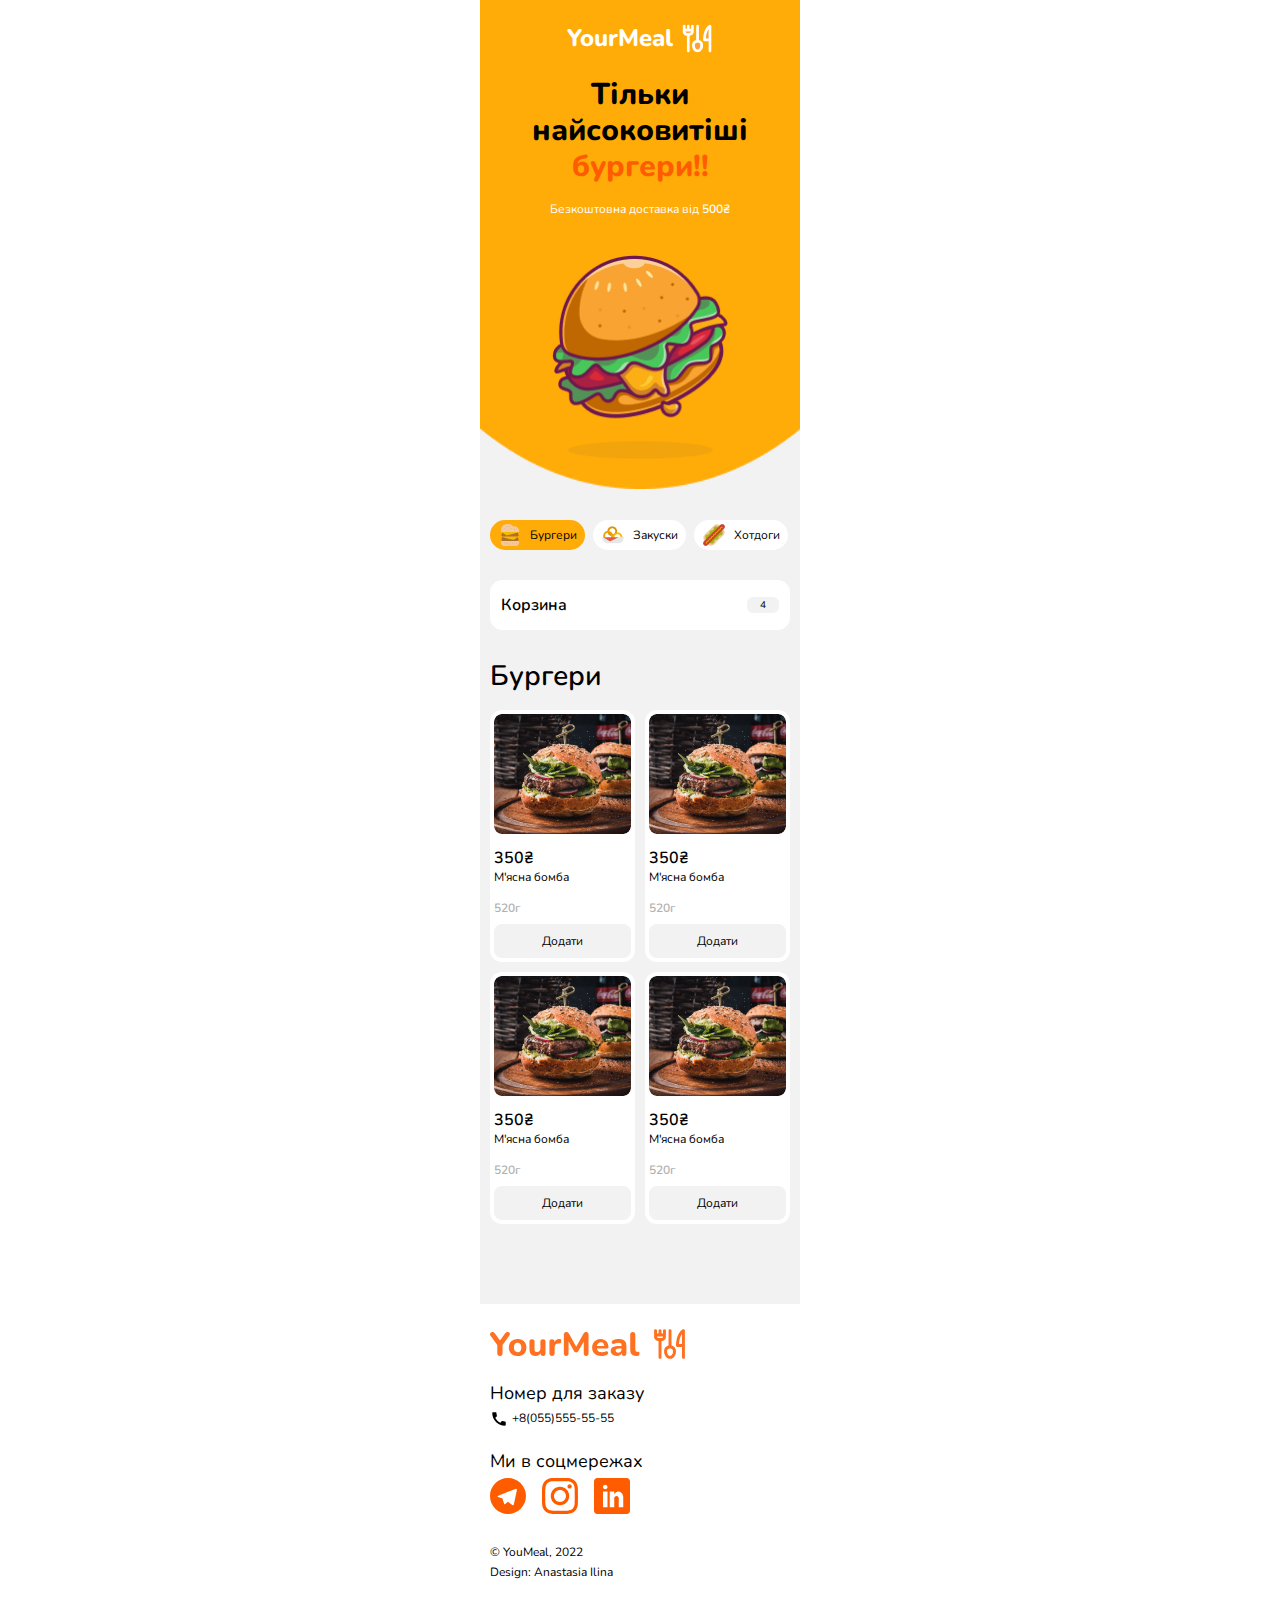
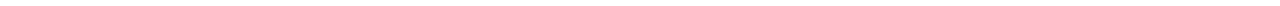
==== index.html @ 48bffe2e "up" ====
<!DOCTYPE html>
<html lang="en">
<head>
    <meta charset="UTF-8">
    <meta name="viewport" content="width=device-width, initial-scale=1.0">
    <title>YouMeal</title>
    <link href="https://fonts.googleapis.com/css2?family=Nunito:ital,wght@0,200..1000;1,200..1000&display=swap" rel="stylesheet">
    <link rel="stylesheet" href="main.css">
</head>

<body>
    <main class="main">
        <section class="hero">
            <div class="hero__header">
                <h2 class="hero__header-name">YourMeal</h2>
                <svg class="hero__header-logo" width="33px" height="33px" aria-hidden="true">
                    <use href="images/icons.svg#icon-logo"></use>
                </svg>
            </div>
            <h1 class="hero__title">Тільки найсоковитіші <span class="hero__title-span">бургери!!</span>
            </h1>
            <p class="hero__text">Безкоштовна доставка від <span class="hero__text-span">500₴</span></p>
            <div class="hero__img-box">
                <img class="hero__img" src="/images/g10.png" alt="Burger">
            </div>            
        </section> 
        <section class="categories">
            <ul class="categories__container">
                <li class="categories__menu">                
                    <img src="/images/burger-menu.png" alt="">
                    <p class="categories__menu-text">Бургери</p>
                </li>
                <li class="categories__menu">
                    <img src="/images/onion-menu.png" alt="">
                    <p class="categories__menu-text">Закуски</p>
                </li>
                <li class="categories__menu">
                    <img src="/images/hot-dog-menu.png" alt="">
                    <p class="categories__menu-text">Хотдоги</p>
                </li>
                <li class="categories__menu">
                    <img src="/images/fast-food-menu.png" alt="">
                    <p class="categories__menu-text">Комбо</p>
                </li>
                <li class="categories__menu">
                    <img src="/images/burrito-menu.png" alt="">
                    <p class="categories__menu-text">Шаурма</p>
                </li>
                <li class="categories__menu">
                    <img src="/images/pizza-menu.png" alt="">
                    <p class="categories__menu-text">Піцца</p>
                </li>
                <li class="categories__menu">
                    <img src="/images/noodles-menu.png" alt="">
                    <p class="categories__menu-text">Вок</p>
                </li>
            </ul>
            <div class="basket">
                <button class="basket__btn">
                    Корзина
                    <p class="basket__sum">
                        4
                    </p>
                </button>
                <div class="basket__modal">
                    <div class="modal__title">
                        <p class="basket__name">Корзина</p>
                        <p class="basket__sum">4</p>
                    </div>
                    <ul class="modal__list">
                        <li class="modal__item">
                            <div class="modal__burger-preview">
                                <img class="modal__burger-img" src="/images/rectangle.png" width="64px" height="52px" alt="">
                            <div>
                                <p class="modal__burger-name">Супер сирний</p>
                                <p class="modal__burger-weight">512г</p>
                                <p class="modal__burger-cost">350₴</p>
                            </div>
                            </div>
                            <div class="modal__counter">
                                <div class="modal__counter-numbers">-</div>
                                <div class="modal__counter-numbers">1</div>
                                <div class="modal__counter-numbers">+</div>
                            </div>
                        </li>
                        <li class="modal__item">
                            <div class="modal__burger-preview">
                                <img class="modal__burger-img" src="/images/rectangle.png" width="64px" height="52px" alt="">
                            <div>
                                <p class="modal__burger-name">Супер сирний</p>
                                <p class="modal__burger-weight">512г</p>
                                <p class="modal__burger-cost">350₴</p>
                            </div>
                            </div>
                            <div class="modal__counter">
                                <div class="modal__counter-numbers">-</div>
                                <div class="modal__counter-numbers">2</div>
                                <div class="modal__counter-numbers">+</div>
                            </div>
                        </li>
                        <li class="modal__item">
                            <div class="modal__burger-preview">
                                <img class="modal__burger-img" src="/images/rectangle.png" width="64px" height="52px" alt="">
                            <div>
                                <p class="modal__burger-name">Супер сирний</p>
                                <p class="modal__burger-weight">512г</p>
                                <p class="modal__burger-cost">350₴</p>
                            </div>
                            </div>
                            <div class="modal__counter">
                                <div class="modal__counter-numbers">-</div>
                                <div class="modal__counter-numbers">1</div>
                                <div class="modal__counter-numbers">+</div>
                            </div>
                        </li>
                    </ul>
                    <div class="modal__total">
                        <p class="modal__total-text">Всього</p>
                        <p class="modal__total-text modal__total-sum">1400₴</p>
                    </div>
                    <button class="modal__btn">Оформити замовлення</button>
                    <div class="modal__end">
                        <div class="modal__end-container">
                            <img class="modal__end-img" src="/images/delivery.svg" width="24px" height="24px" alt="">                            
                            <p class="modal__end-text">Безкоштовна доставка</p>
                        </div>
                        <p class="modal__end-close">Згорнути</p>
                    </div>
                </div>
            </div>            
        </section> 
        <section class="food">
            <div class="food__container">
                <h2 class="food__title">Бургери</h2>
                <ul class="food__burger-list">
                    <li class="food__burger-item">
                        <img class="food__burger-img" src="/images/burger-bomba.png" width="137px" height="120px" alt="">
                        <p class="food__burger-cost">350₴</p>
                        <p class="food__burger-name">М'ясна бомба</p>
                        <p class="food__burger-weight">520г</p>
                        <button class="food__burger-btn">Додати</button>
                    </li>
                    <li class="food__burger-item">
                        <img class="food__burger-img" src="/images/burger-bomba.png" width="137px" height="120px" alt="">
                        <p class="food__burger-cost">350₴</p>
                        <p class="food__burger-name">М'ясна бомба</p>
                        <p class="food__burger-weight">520г</p>
                        <button class="food__burger-btn">Додати</button>
                    </li>
                    <li class="food__burger-item">
                        <img class="food__burger-img" src="/images/burger-bomba.png" width="137px" height="120px" alt="">
                        <p class="food__burger-cost">350₴</p>
                        <p class="food__burger-name">М'ясна бомба</p>
                        <p class="food__burger-weight">520г</p>
                        <button class="food__burger-btn">Додати</button>
                    </li>
                    <li class="food__burger-item">
                        <img class="food__burger-img" src="/images/burger-bomba.png" width="137px" height="120px" alt="">
                        <p class="food__burger-cost">350₴</p>
                        <p class="food__burger-name">М'ясна бомба</p>
                        <p class="food__burger-weight">520г</p>
                        <button class="food__burger-btn">Додати</button>
                    </li>
                </ul>
            </div>


        </section>
    </main>
    <footer class="footer">
        <div class="footer__container">
            <div class="footer__logo">
                <svg class="" width="150px" height="24px" aria-hidden="true">
                    <use href="images/icons.svg#icon-yourmeal"></use>
                </svg>
                <svg class="" width="38px" height="36px" aria-hidden="true">
                    <use href="images/icons.svg#icon-logo-footer"></use>
                </svg>
            </div>
            <div class="footer__contact">
                <p class="footer__contact-text">Номер для заказу</p>
                <div class="footer__contact-call">
                    <svg class="footer__contact-icon" width="18px" height="18px" aria-hidden="true">
                        <use href="images/icons.svg#icon-call"></use>
                    </svg>
                    <a class="footer__contact-link" href="">+8(055)555-55-55</a>
                </div>
            </div>
            <div class="footer__networks">
                <p class="footer__networks-text">Ми в соцмережах</p>
                <div class="footer__networks-links-container">
                    <a href="" class="footer__networks-links">
                        <svg class="footer__networks-icon" width="36px" height="36px" aria-hidden="true">
                            <use href="images/icons.svg#icon-telegram"></use>
                        </svg>
                    </a>
                    <a href="" class="footer__networks-links">
                        <svg class="footer__networks-icon" width="36px" height="36px" aria-hidden="true">
                            <use href="images/icons.svg#icon-instagram"></use>
                        </svg>
                    </a>
                    <a href="" class="footer__networks-links">
                        <svg class="footer__networks-icon" width="36px" height="36px" aria-hidden="true">
                            <use href="images/icons.svg#icon-linkedin"></use>
                        </svg>
                    </a>
                </div>                
            </div>
            <div class="footer__terms">
                <p class="footer__terms-text">© YouMeal, 2022</p>
                <p class="footer__terms-text">Design: Anastasia Ilina</p>
            </div>
        </div>
    </footer>
</body>
<script src="modal.js"></script>
</html>
---- main.css ----
body {    
    margin: 0;
    font-family: Nunito;
    letter-spacing: 0%;
}
main {
    width: 320px;
    margin: auto
}
footer {
    width: 320px;
    margin: auto;
}
p {
    margin: 0;
}
h1, h2, h3, h4, h5, h6 {
    margin: 0;
}
a {
    text-decoration: none;
}
li {
    text-decoration: none;
    list-style-type: none;
    margin: 0;
    padding: 0;
}
ul {
    text-decoration: none;
    list-style-type: none;
    margin: 0;
    padding: 0;
}
button {
    padding: 0;
}


.hero {
    display: flex;
    flex-direction: column;
    align-items: center;      
    padding: 22px 10px 15px 10px;    
    background-image: url(/images/bg.png); 
    background-repeat: no-repeat;
    background-position: left 0 top -122px;
    background-size: 320px 611px; 
    background-color: #F2F2F3;  
}
.hero__header {
    display: flex;
    gap: 7px;
    align-items: center;
    justify-content: center;
}
.hero__header-name {
    text-align: center;
    color: #FFFFFF;
    font-size: 24px;
    font-weight: 800;
    line-height: 120%;
}
.hero__title {
    margin-top: 22px;
    text-align: center;
    font-size: 30px;
    font-weight: 800;
    line-height: 120%;
}
.hero__title-span {
    color: #FF5C00;
}
.hero__text {
    font-size: 12px;
    font-weight: 400;
    line-height: 16px;
    text-align: center;
    color: #FFFFFF;
    margin-top: 16px;
}
.hero__text-span {
    font-size: 12px;
    font-weight: 600;
    line-height: 16px;
    text-align: center;
    color: #FFFFFF;
}
.hero__img-box {
    display: flex;
    justify-content: center;
    margin-top: 19px;
    padding: 19px 25px 6px 25px;
    width: 227px;
    height: 229px;
}
.hero__img {
    width: 176.45px;
    height: 203.67px;
}
.categories {
    padding: 15px 10px;
    background: #F2F2F3;
}
.categories__container {
    display: flex;
    gap: 8px;
    overflow: hidden;
    margin-bottom: 30px;

}
.categories__menu {
    cursor: pointer;
    display: flex;
    justify-content: center;
    align-items: center;
    padding: 0 8px;
    gap: 8px;
    background-color: #FFFFFF;
    border-radius: 50px;
    height: 30px;    
}
.categories__menu:first-child {
    background-color: #FFAB08;
}
.categories__menu-text {
    color: #000000;
    font-size: 12px;
    font-weight: 400;
    line-height: 16px;
}
.basket {
    position: relative;
}
.basket__btn {
    cursor: pointer;
    width: 100%;
    display: flex;
    justify-content: space-between;
    align-items: center;
    border-radius: 12px;
    border: 1px solid #FFFFFF;
    background: #FFFFFF;
    padding: 16px 10px;
    color: #000000;
    font-family: Nunito;
    font-size: 16px;
    font-weight: 600;
    line-height: 100%;
}

.basket__sum {
    padding: 1px 13px;
    border-radius: 6px;
    background: #F2F2F3;
    color: #000000;
    font-size: 10px;
    font-weight: 400;
    line-height: 14px;
}
.basket__modal {
    position: absolute;
    top: 0;
    left: 0;
    z-index: 11;
    width: 280px;
    box-shadow: 0px 0px 10px 0px rgba(0, 0, 0, 0.16);
    margin: auto;
    padding: 16px 10px;
    background: #FFFFFF;
;
    border-radius: 12px;
}
.modal__title {
    display: flex;
    justify-content: space-between;
    align-items: center;
    padding-bottom: 8px;
}
.basket__name {
    color: #000000;
    font-size: 16px;
    font-weight: 600;
    line-height: 100%;
}
.modal__item {
    display: flex;
    align-items: center;
    justify-content: space-between;
    padding: 12px 0;
    border-bottom: 1px solid rgb(242, 242, 243);
    border-top: 1px solid rgb(242, 242, 243);
}
.modal__burger-preview {
    display: flex;
    gap: 6px;
}
.modal__burger-img {
    border-radius: 8px;
}
.modal__burger-name {
    font-size: 12px;
    font-weight: 400;
    line-height: 16px;
    color: #000000;
}
.modal__burger-weight {
    font-size: 12px;
    font-weight: 400;
    line-height: 16px;
    color: #B1B1B1;
    margin-top: 1px;
    margin-bottom: 6px;
}
.modal__burger-cost {
    font-size: 12px;
    font-weight: 400;
    line-height: 16px;
    color: #000000;
}
.modal__counter {
    display: flex;
    padding: 7px 8px;
    border-radius: 8px;
    background-color: #F2F2F3;
}
.modal__counter-numbers {
    font-size: 12px;
    font-weight: 400;
    line-height: 16px;
    color: #000000;
}
.modal__counter-numbers:nth-child(2) {
    margin: 0 18px;
}
.modal__total {
    display: flex;
    justify-content: space-between;
    align-items: center;
    padding-top: 13px;
    padding-bottom: 19px;
}
.modal__total-text {
    font-size: 12px;
    font-weight: 400;
    line-height: 130%;
    color: #000000;
}
.modal__btn {
    cursor: pointer;
    padding: 11px 32px;
    width: 100%;
    border: none;
    border-radius: 8px;
    background-color: #FF7020;
    font-family: Nunito;
    font-size: 12px;
    font-weight: 400;
    line-height: 100%;
    color: #FFFFFF;
}
.modal__end {
    padding-top: 8px;
    display: flex;
    justify-content: space-between;
    align-items: center;
}
.modal__end-container {
    display: flex;
    align-items: center;
    gap: 8px;
}
.modal__end-text {
    font-size: 10px;
    font-weight: 400;
    line-height: 14px;
    color: #000000;
}
.modal__end-close {
    cursor: pointer;
    font-size: 10px;
    font-weight: 400;
    line-height: 14px;
    color: #B1B1B1;
}
.modal__end-close:hover {
    color: #000000;
}


.footer__container {    
    padding: 22px 0 26px 10px;
}
.footer__logo {
    display: flex;
    align-items: center;
    gap: 10px;
}
.footer__contact {
    margin-top: 22px;
    display: flex;
    flex-direction: column;
    gap: 8px;
}
.footer__contact-text {
    color: #000000;
    font-size: 18px;
    font-weight: 400;
    line-height: 100%;
}
.footer__contact-call {
    display: flex;
    align-items: center;
    gap: 4px;
}
.footer__contact-link {
    color: #000000;
    font-size: 12px;
    font-weight: 400;
    line-height: 130%;
}
.footer__networks {
    margin-top: 24px;
    display: flex;
    flex-direction: column;
    gap: 8px;
}
.footer__networks-text {
    color: #000000;
    font-size: 18px;
    font-weight: 400;
    line-height: 100%;
}
.footer__networks-links-container {
    display: flex;
    align-items: center;
    gap: 16px;
}
.footer__networks-icon {
    fill: #FF5C00;
}
.footer__terms {
    margin-top: 24px;
    display: flex;
    flex-direction: column;
    gap: 4px;
}
.footer__terms-text {
    color: #000000;
    font-size: 12px;
    font-weight: 400;
    line-height: 16px;
}
.food {
    padding: 15px 10px 80px 10px;
    background: #F2F2F3;
}
.food__title {
    font-size: 28px;
    font-weight: 600;
    line-height: 120%;
    color: #000000;
}
.food__burger-list {
    margin-top: 16px;
    display: flex;
    gap: 10px;
    flex-wrap: wrap;
}
.food__burger-item {
    padding: 4px;
    border-radius: 12px;
    background-color: #FFFFFF;
}
.food__burger-img {
    border-radius: 8px;
}
.food__burger-cost {
    margin-top: 10px;
    font-size: 16px;
    font-weight: 600;
    line-height: 100%;
    color: #000000;
}
.food__burger-name {
    margin-top: 4px;
    font-size: 12px;
    font-weight: 400;
    line-height: 130%;  
    color: #000000;
}
.food__burger-weight {
    margin-top: 16px;
    font-size: 12px;
    font-weight: 600;
    line-height: 130%; 
    color: #B1B1B1; 
}
.food__burger-btn {
    cursor: pointer;
    padding: 11px;
    margin-top: 7px;
    width: 100%;
    border: none;
    border-radius: 8px;
    background-color: #F2F2F3;
    font-family: Nunito;
    font-size: 12px;
    font-weight: 400;
    line-height: 100%;
    color: #000000;
}
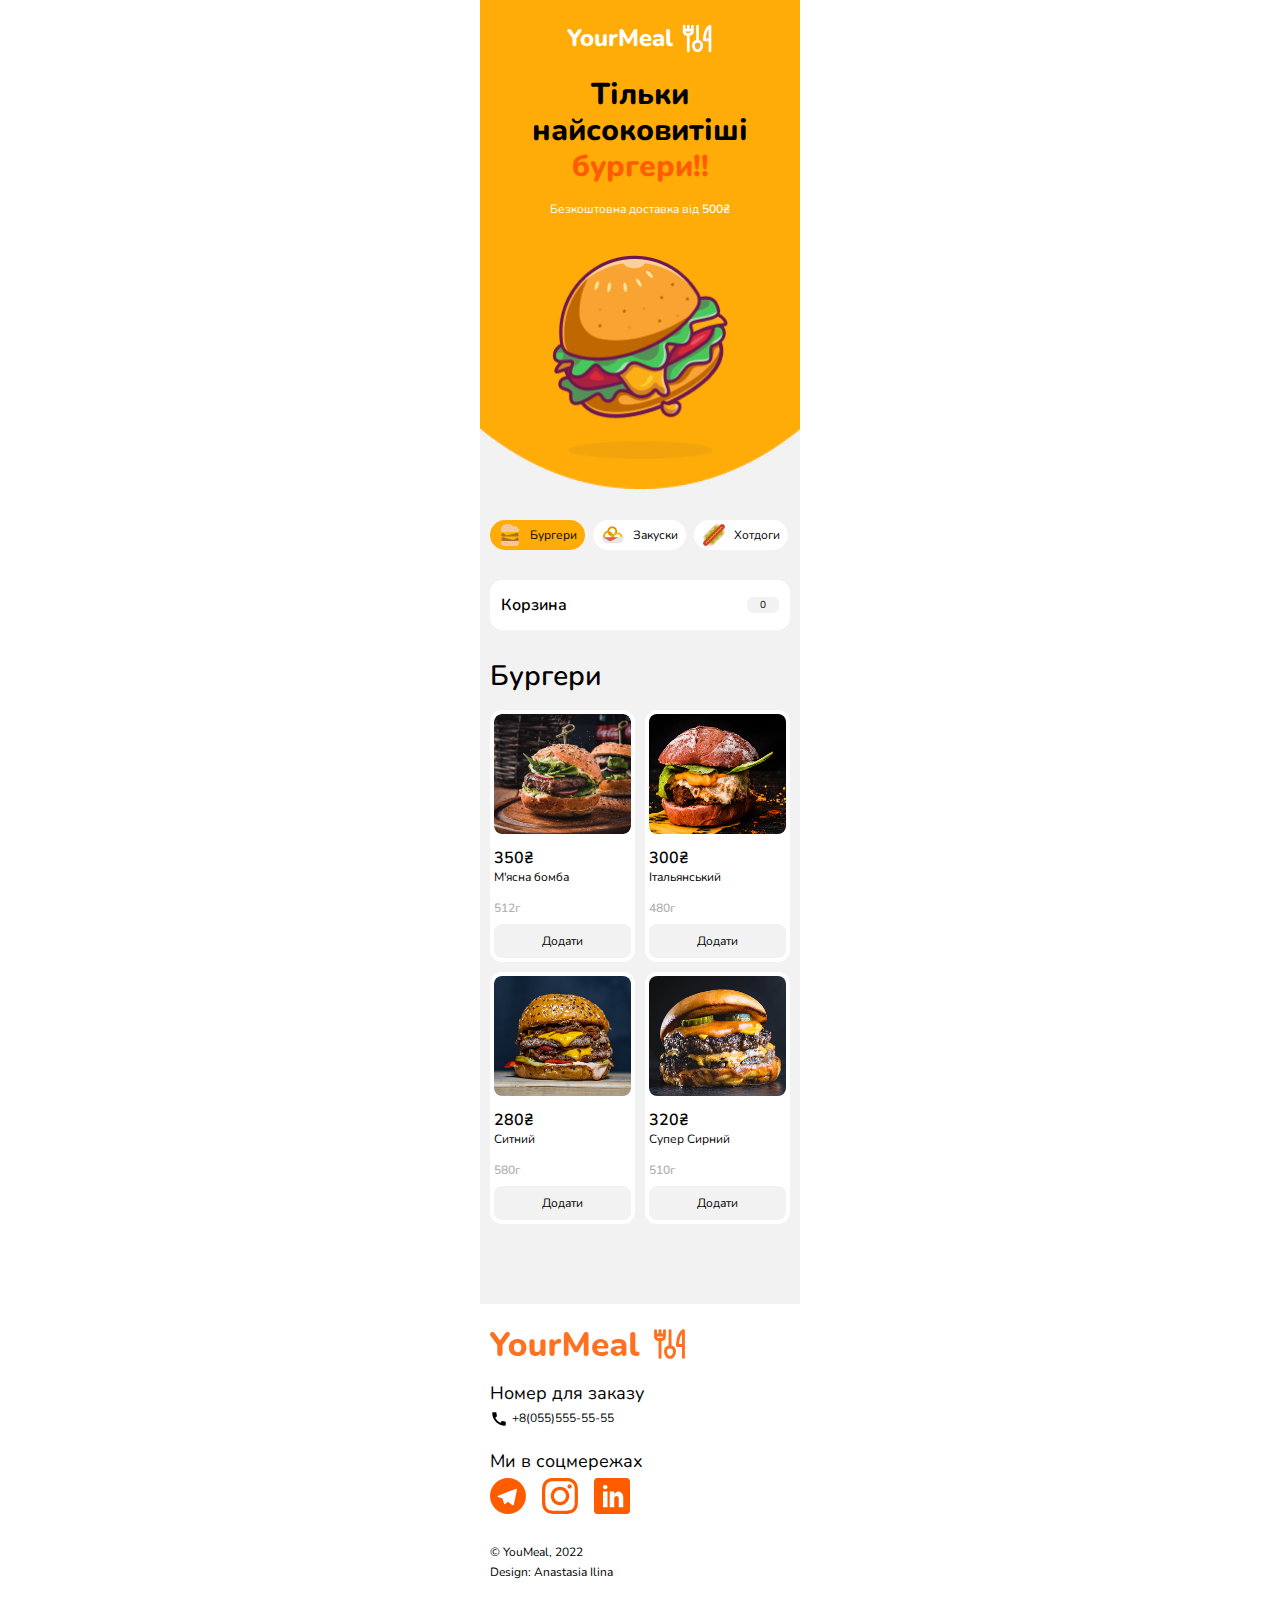
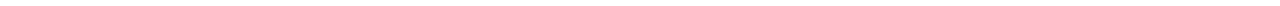
==== commit ed1e65a9: "up" ====
--- a/index.html
+++ b/index.html
@@ -14,117 +14,108 @@
             <div class="hero__header">
                 <h2 class="hero__header-name">YourMeal</h2>
                 <svg class="hero__header-logo" width="33px" height="33px" aria-hidden="true">
-                    <use href="images/icons.svg#icon-logo"></use>
+                    <use href="./images/icons.svg#icon-logo"></use>
                 </svg>
             </div>
             <h1 class="hero__title">Тільки найсоковитіші <span class="hero__title-span">бургери!!</span>
             </h1>
             <p class="hero__text">Безкоштовна доставка від <span class="hero__text-span">500₴</span></p>
             <div class="hero__img-box">
-                <img class="hero__img" src="/images/g10.png" alt="Burger">
+                <img class="hero__img" src="./images/g10.png" alt="Burger">
             </div>            
         </section> 
         <section class="categories">
             <ul class="categories__container">
                 <li class="categories__menu">                
-                    <img src="/images/burger-menu.png" alt="">
+                    <img src="./images/burger-menu.png" alt="">
                     <p class="categories__menu-text">Бургери</p>
                 </li>
                 <li class="categories__menu">
-                    <img src="/images/onion-menu.png" alt="">
+                    <img src="./images/onion-menu.png" alt="">
                     <p class="categories__menu-text">Закуски</p>
                 </li>
                 <li class="categories__menu">
-                    <img src="/images/hot-dog-menu.png" alt="">
+                    <img src="./images/hot-dog-menu.png" alt="">
                     <p class="categories__menu-text">Хотдоги</p>
                 </li>
                 <li class="categories__menu">
-                    <img src="/images/fast-food-menu.png" alt="">
+                    <img src="./images/fast-food-menu.png" alt="">
                     <p class="categories__menu-text">Комбо</p>
                 </li>
                 <li class="categories__menu">
-                    <img src="/images/burrito-menu.png" alt="">
+                    <img src="./images/burrito-menu.png" alt="">
                     <p class="categories__menu-text">Шаурма</p>
                 </li>
                 <li class="categories__menu">
-                    <img src="/images/pizza-menu.png" alt="">
+                    <img src="./images/pizza-menu.png" alt="">
                     <p class="categories__menu-text">Піцца</p>
                 </li>
                 <li class="categories__menu">
-                    <img src="/images/noodles-menu.png" alt="">
+                    <img src="./images/noodles-menu.png" alt="">
                     <p class="categories__menu-text">Вок</p>
                 </li>
-            </ul>
+            </ul>            
             <div class="basket">
                 <button class="basket__btn">
                     Корзина
-                    <p class="basket__sum">
-                        4
-                    </p>
+                    <spon class="basket__total" id="mini-cart-quantity">0</span>
                 </button>
                 <div class="basket__modal">
                     <div class="modal__title">
-                        <p class="basket__name">Корзина</p>
-                        <p class="basket__sum">4</p>
-                    </div>
-                    <ul class="modal__list">
-                        <li class="modal__item">
-                            <div class="modal__burger-preview">
-                                <img class="modal__burger-img" src="/images/rectangle.png" width="64px" height="52px" alt="">
-                            <div>
-                                <p class="modal__burger-name">Супер сирний</p>
-                                <p class="modal__burger-weight">512г</p>
-                                <p class="modal__burger-cost">350₴</p>
-                            </div>
-                            </div>
-                            <div class="modal__counter">
-                                <div class="modal__counter-numbers">-</div>
-                                <div class="modal__counter-numbers">1</div>
-                                <div class="modal__counter-numbers">+</div>
-                            </div>
-                        </li>
-                        <li class="modal__item">
-                            <div class="modal__burger-preview">
-                                <img class="modal__burger-img" src="/images/rectangle.png" width="64px" height="52px" alt="">
-                            <div>
-                                <p class="modal__burger-name">Супер сирний</p>
-                                <p class="modal__burger-weight">512г</p>
-                                <p class="modal__burger-cost">350₴</p>
-                            </div>
-                            </div>
-                            <div class="modal__counter">
-                                <div class="modal__counter-numbers">-</div>
-                                <div class="modal__counter-numbers">2</div>
-                                <div class="modal__counter-numbers">+</div>
-                            </div>
-                        </li>
-                        <li class="modal__item">
-                            <div class="modal__burger-preview">
-                                <img class="modal__burger-img" src="/images/rectangle.png" width="64px" height="52px" alt="">
-                            <div>
-                                <p class="modal__burger-name">Супер сирний</p>
-                                <p class="modal__burger-weight">512г</p>
-                                <p class="modal__burger-cost">350₴</p>
-                            </div>
-                            </div>
-                            <div class="modal__counter">
-                                <div class="modal__counter-numbers">-</div>
-                                <div class="modal__counter-numbers">1</div>
-                                <div class="modal__counter-numbers">+</div>
-                            </div>
-                        </li>
+                        <h2 class="basket__name">Корзина</h2>
+                        <span class="basket__total" id="total-quantity">0</span>
+                    </div>
+                    <ul class="modal__list" id="cart-items">
+
                     </ul>
                     <div class="modal__total">
                         <p class="modal__total-text">Всього</p>
-                        <p class="modal__total-text modal__total-sum">1400₴</p>
+                        <p class="modal__total-text total-price">
+                            <span id="total-price">0</span>₴
+                        </p>
+                        
                     </div>
                     <button class="modal__btn">Оформити замовлення</button>
                     <div class="modal__end">
                         <div class="modal__end-container">
-                            <img class="modal__end-img" src="/images/delivery.svg" width="24px" height="24px" alt="">                            
+                            <img class="modal__end-img" src="./images/delivery.svg" width="24px" height="24px" alt="">                            
                             <p class="modal__end-text">Безкоштовна доставка</p>
                         </div>
                         <p class="modal__end-close">Згорнути</p>
+                    </div>
+                    <div class="delivery__modal">
+                        <div class="delivery__modal-container">
+                            <div class="delivery__modal-header">
+                                <h2 class="delivery__modal-title">Доставка</h2>
+                                <input class="delivery__modal-input-name" type="text" name="name" placeholder="Ваше і'мя" required minlength="4"/>
+                                <input class="delivery__modal-input-tel" type="tel" name="phone" placeholder="Номер телефону" required minlength="7"/>
+                                <fieldset>
+                                    <div class="fieldset__containers input__pickup">
+                                        <input class="fieldset__input " type="radio" id="pickup"
+                                        name="delivery" value="pickup" checked />
+                                        <label class="fieldset__label" for="pickup">Самовивіз</label>
+                                    </div>
+                                    <div class="fieldset__containers">
+                                        <input class="fieldset__input input__delivery" type="radio" id="delivery" 
+                                        name="delivery" value="delivery"/>
+                                        <label class="fieldset__label" for="delivery">Доставка</label>
+                                    </div>
+                                </fieldset>
+                                <div class="delivery__modal-delivery">
+                                    <input class="delivery__modal-input-address" type="text" name="address" placeholder="Вулиця" required minlength="4" />
+                                <div class="delivery__modal-input2-container">
+                                    <input class="delivery__modal-input-address" type="text" name="address" placeholder="№ Будинку"/>
+                                    <input class="delivery__modal-input-address" type="text" name="address" placeholder="Квартира"/>
+                                </div>
+                                </div>
+                            </div>            
+                            <button type="submit" class="delivery__modal-btn">Оформити</button>
+                            <div class="delivery__modal-close-btn">
+                                <svg class="delivery__modal-close-icon" width="24px" height="24px" aria-hidden="true">
+                                    <use href="./images/icons.svg#icon-close"></use>
+                                </svg>
+                            </div>
+                        </div>
                     </div>
                 </div>
             </div>            
@@ -134,31 +125,31 @@
                 <h2 class="food__title">Бургери</h2>
                 <ul class="food__burger-list">
                     <li class="food__burger-item">
-                        <img class="food__burger-img" src="/images/burger-bomba.png" width="137px" height="120px" alt="">
-                        <p class="food__burger-cost">350₴</p>
+                        <img class="food__burger-img" src="./images/burger-bomba.png" width="137px" height="120px" alt="">
+                        <p class="food__burger-price">350₴</p>
                         <p class="food__burger-name">М'ясна бомба</p>
-                        <p class="food__burger-weight">520г</p>
-                        <button class="food__burger-btn">Додати</button>
-                    </li>
-                    <li class="food__burger-item">
-                        <img class="food__burger-img" src="/images/burger-bomba.png" width="137px" height="120px" alt="">
-                        <p class="food__burger-cost">350₴</p>
-                        <p class="food__burger-name">М'ясна бомба</p>
-                        <p class="food__burger-weight">520г</p>
-                        <button class="food__burger-btn">Додати</button>
-                    </li>
-                    <li class="food__burger-item">
-                        <img class="food__burger-img" src="/images/burger-bomba.png" width="137px" height="120px" alt="">
-                        <p class="food__burger-cost">350₴</p>
-                        <p class="food__burger-name">М'ясна бомба</p>
-                        <p class="food__burger-weight">520г</p>
-                        <button class="food__burger-btn">Додати</button>
-                    </li>
-                    <li class="food__burger-item">
-                        <img class="food__burger-img" src="/images/burger-bomba.png" width="137px" height="120px" alt="">
-                        <p class="food__burger-cost">350₴</p>
-                        <p class="food__burger-name">М'ясна бомба</p>
-                        <p class="food__burger-weight">520г</p>
+                        <p class="food__burger-weight">512г</p>
+                        <button class="food__burger-btn">Додати</button>
+                    </li>
+                    <li class="food__burger-item">
+                        <img class="food__burger-img" src="./images/burger-italian.png" width="137px" height="120px" alt="">
+                        <p class="food__burger-price">300₴</p>
+                        <p class="food__burger-name">Італьянський</p>
+                        <p class="food__burger-weight">480г</p>
+                        <button class="food__burger-btn">Додати</button>
+                    </li>
+                    <li class="food__burger-item">
+                        <img class="food__burger-img" src="./images/burger-super.png" width="137px" height="120px" alt="">
+                        <p class="food__burger-price">280₴</p>
+                        <p class="food__burger-name">Ситний</p>
+                        <p class="food__burger-weight">580г</p>
+                        <button class="food__burger-btn">Додати</button>
+                    </li>
+                    <li class="food__burger-item">
+                        <img class="food__burger-img" src="./images/burger-cheese.png" width="137px" height="120px" alt="">
+                        <p class="food__burger-price">320₴</p>
+                        <p class="food__burger-name">Супер Сирний</p>
+                        <p class="food__burger-weight">510г</p>
                         <button class="food__burger-btn">Додати</button>
                     </li>
                 </ul>
@@ -171,17 +162,17 @@
         <div class="footer__container">
             <div class="footer__logo">
                 <svg class="" width="150px" height="24px" aria-hidden="true">
-                    <use href="images/icons.svg#icon-yourmeal"></use>
+                    <use href="./images/icons.svg#icon-yourmeal"></use>
                 </svg>
                 <svg class="" width="38px" height="36px" aria-hidden="true">
-                    <use href="images/icons.svg#icon-logo-footer"></use>
+                    <use href="./images/icons.svg#icon-logo-footer"></use>
                 </svg>
             </div>
             <div class="footer__contact">
                 <p class="footer__contact-text">Номер для заказу</p>
                 <div class="footer__contact-call">
                     <svg class="footer__contact-icon" width="18px" height="18px" aria-hidden="true">
-                        <use href="images/icons.svg#icon-call"></use>
+                        <use href="./images/icons.svg#icon-call"></use>
                     </svg>
                     <a class="footer__contact-link" href="">+8(055)555-55-55</a>
                 </div>
@@ -191,17 +182,17 @@
                 <div class="footer__networks-links-container">
                     <a href="" class="footer__networks-links">
                         <svg class="footer__networks-icon" width="36px" height="36px" aria-hidden="true">
-                            <use href="images/icons.svg#icon-telegram"></use>
+                            <use href="./images/icons.svg#icon-telegram"></use>
                         </svg>
                     </a>
                     <a href="" class="footer__networks-links">
                         <svg class="footer__networks-icon" width="36px" height="36px" aria-hidden="true">
-                            <use href="images/icons.svg#icon-instagram"></use>
+                            <use href="./images/icons.svg#icon-instagram"></use>
                         </svg>
                     </a>
                     <a href="" class="footer__networks-links">
                         <svg class="footer__networks-icon" width="36px" height="36px" aria-hidden="true">
-                            <use href="images/icons.svg#icon-linkedin"></use>
+                            <use href="./images/icons.svg#icon-linkedin"></use>
                         </svg>
                     </a>
                 </div>                
@@ -212,6 +203,47 @@
             </div>
         </div>
     </footer>
+    
+  
+    <!-- Карточки товаров -->
+    <!-- <ul class="food__burger-list">
+        <li class="food__burger-item">
+            <img class="food__burger-img" src="./images/burger-bomba.png" width="137px" height="120px" alt="Мясная бомба">
+            <p class="food__burger-price">350₴</p>
+            <p class="food__burger-name">Мясная бомба</p>
+            <p class="food__burger-weight">520г</p>
+            <button class="food__burger-btn">добавить</button>
+        </li>
+        <li class="food__burger-item">
+            <img class="food__burger-img" src="./images/burger-bomba.png" width="137px" height="120px" alt="Сырный взрыв">
+            <p class="food__burger-price">300₴</p>
+            <p class="food__burger-name">Сырный взрыв</p>
+            <p class="food__burger-weight">480г</p>
+            <button class="food__burger-btn">добавить</button>
+        </li>
+        <li class="food__burger-item">
+            <img class="food__burger-img" src="./images/burger-bomba.png" width="137px" height="120px" alt="Куриный микс">
+            <p class="food__burger-price">280₴</p>
+            <p class="food__burger-name">Куриный микс</p>
+            <p class="food__burger-weight">450г</p>
+            <button class="food__burger-btn">добавить</button>
+        </li>
+        <li class="food__burger-item">
+            <img class="food__burger-img" src="./images/burger-bomba.png" width="137px" height="120px" alt="Веганский сюрприз">
+            <p class="food__burger-price">250₴</p>
+            <p class="food__burger-name">Веганский сюрприз</p>
+            <p class="food__burger-weight">400г</p>
+            <button class="food__burger-btn">добавить</button>
+        </li>
+    </ul> -->
+
+    
+
+    
+    
+
+    
 </body>
 <script src="modal.js"></script>
+<script src="delivery-modal.js"></script>
 </html>
--- a/main.css
+++ b/main.css
@@ -43,7 +43,7 @@
     flex-direction: column;
     align-items: center;      
     padding: 22px 10px 15px 10px;    
-    background-image: url(/images/bg.png); 
+    background-image: url(./images/bg.png); 
     background-repeat: no-repeat;
     background-position: left 0 top -122px;
     background-size: 320px 611px; 
@@ -150,7 +150,7 @@
     line-height: 100%;
 }
 
-.basket__sum {
+.basket__total {
     padding: 1px 13px;
     border-radius: 6px;
     background: #F2F2F3;
@@ -219,21 +219,27 @@
     line-height: 16px;
     color: #000000;
 }
-.modal__counter {
-    display: flex;
+.quantity-controls {
+    display: flex;
+    gap: 18px;
     padding: 7px 8px;
     border-radius: 8px;
     background-color: #F2F2F3;
 }
-.modal__counter-numbers {
-    font-size: 12px;
-    font-weight: 400;
-    line-height: 16px;
-    color: #000000;
-}
-.modal__counter-numbers:nth-child(2) {
-    margin: 0 18px;
-}
+.quantity-controls__btn {
+    font-size: 12px;
+    font-weight: 400;
+    line-height: 16px;
+    border: none;
+    color: #000000;
+}
+.quantity-controls__quantity {
+    font-size: 12px;
+    font-weight: 400;
+    line-height: 16px;
+    color: #000000;
+}
+
 .modal__total {
     display: flex;
     justify-content: space-between;
@@ -376,7 +382,7 @@
 .food__burger-img {
     border-radius: 8px;
 }
-.food__burger-cost {
+.food__burger-price {
     margin-top: 10px;
     font-size: 16px;
     font-weight: 600;
@@ -410,4 +416,222 @@
     font-weight: 400;
     line-height: 100%;
     color: #000000;
-}+    
+    transition: all 250ms ease-in-out;
+
+}
+.food__burger-btn:hover {
+    color: #FFFFFF;
+    background-color: #FF7020;
+    transition: all 250ms ease-in-out;
+}
+
+.delivery__modal {    
+    position: absolute; 
+    width: 320px;
+    height: 704px;
+    left: -10px;   
+    top: 0;
+}
+.delivery__modal-container {
+    position: relative;
+    display: flex;
+    flex-direction: column;
+    justify-content: space-between;
+    height: 100%;
+    padding: 32px 10px;
+    background-color: #FFFFFF;
+}
+.delivery__modal-title {
+    font-size: 16px;
+    font-weight: 600;
+    line-height: 100%;
+    color: #000000;
+}
+.delivery__modal-input-name { 
+    box-sizing: border-box;   
+    padding: 12px;
+    width: 100%;
+    margin-top: 18px;
+    border: 1px solid rgb(242, 242, 243);
+    border-radius: 8px;
+    font-family: Nunito;
+    font-size: 10px;
+    font-weight: 400;
+    line-height: 130%;
+    background-color: #FFFFFF;
+    color: #B1B1B1;
+}
+.delivery__modal-input-name:focus {
+    outline: 1px solid #000;
+    color: #000;
+}
+.delivery__modal-input-tel {
+    box-sizing: border-box;  
+
+    padding: 12px;
+    width: 100%;
+    margin-top: 8px;
+    border: 1px solid rgb(242, 242, 243);
+    border-radius: 8px;
+    font-family: Nunito;
+    font-size: 10px;
+    font-weight: 400;
+    line-height: 130%;
+    background-color: #FFFFFF;
+    color: #B1B1B1;
+}
+.delivery__modal-input-tel:focus {
+    outline: 1px solid #000;
+    color: #000;
+}
+.delivery__modal-input2-container {
+    display: flex;
+    gap: 10px;
+    margin-top: 8px;
+}
+.delivery__modal-input-address { 
+    box-sizing: border-box;   
+    padding: 12px;
+    width: 100%;
+    
+    border: 1px solid rgb(242, 242, 243);
+    border-radius: 8px;
+    font-family: Nunito;
+    font-size: 10px;
+    font-weight: 400;
+    line-height: 130%;
+    background-color: #FFFFFF;
+    color: #B1B1B1;
+}
+.delivery__modal-input-address:focus {
+    outline: 1px solid #000;
+    color: #000;
+}
+fieldset {
+    border: none;
+    margin: 0;
+    padding: 24px 10px;
+}
+.fieldset__containers {
+    display: flex;
+    align-items: center;
+    gap: 8px;
+}.fieldset__containers:first-child {
+    margin-bottom: 8px;
+}
+.fieldset__input {
+    position: absolute;
+    z-index: -1;
+    opacity: 0;
+}
+.fieldset__input+label {
+    display: inline-flex;
+    align-items: center;
+    user-select: none;
+}
+.fieldset__input+label::before {
+    content: '';
+    display: inline-block;
+    width: 1em;
+    height: 1em;
+    flex-shrink: 0;
+    flex-grow: 0;
+    border: 1px solid #F2F2F3;
+    border-radius: 50%;
+    margin-right: 0.5em;
+    background-repeat: no-repeat;
+    background-position: center center;
+    background-size: 100%;
+}
+.fieldset__input:not(:disabled):not(:checked)+label:hover::before {
+    border-color: #F2F2F3;
+}
+.fieldset__input:not(:disabled):active+label::before {
+    background-color: #FFFFFF;;
+    border-color: #F2F2F3;
+}
+.fieldset__input:checked+label::before {
+    border-color: #F2F2F3;
+    background-image: url(/images/Group-9.svg);
+}
+.fieldset__label {
+    font-family: Nunito;
+    font-size: 10px;
+    font-weight: 400;
+    line-height: 14px;
+    color: #000000;
+}
+.delivery__modal-btn {
+    cursor: pointer;
+    padding: 11px 32px;
+    width: 100%;
+    border: 1px solid #FF7020;
+    border-radius: 8px;
+    background-color: #FF7020;
+    font-family: Nunito;
+    font-size: 12px;
+    font-weight: 400;
+    line-height: 100%;
+    color: #FFFFFF;
+}
+.delivery__modal-close-btn {
+    position: absolute;
+    top: 10px;
+    right: 10px;
+    width: 24px;
+    height: 24px;
+}
+.delivery__modal-close-icon {
+    cursor: pointer;
+}
+
+
+
+
+
+
+
+.product-cards {
+    position: absolute;
+    top: 0;
+    left: 0    ;
+    display: flex;
+    flex-direction: column;
+    flex-wrap: wrap;
+    gap: 20px;
+}
+
+
+
+
+
+
+
+
+/* Основная корзина */
+.cart {
+    margin-top: 40px;
+    background-color: #fff;
+    border: 1px solid #ddd;
+    border-radius: 8px;
+    padding: 20px;
+    box-shadow: 0 2px 5px rgba(0, 0, 0, 0.1);
+}
+
+#cart-items {
+    list-style-type: none;
+    padding: 0;
+}
+
+#cart-items li {
+    display: flex;
+    justify-content: space-between;
+    align-items: center;
+    padding: 10px;
+    border-bottom: 1px solid #ddd;
+}
+
+#cart-items li:last-child {
+    border-bottom: none;
+}
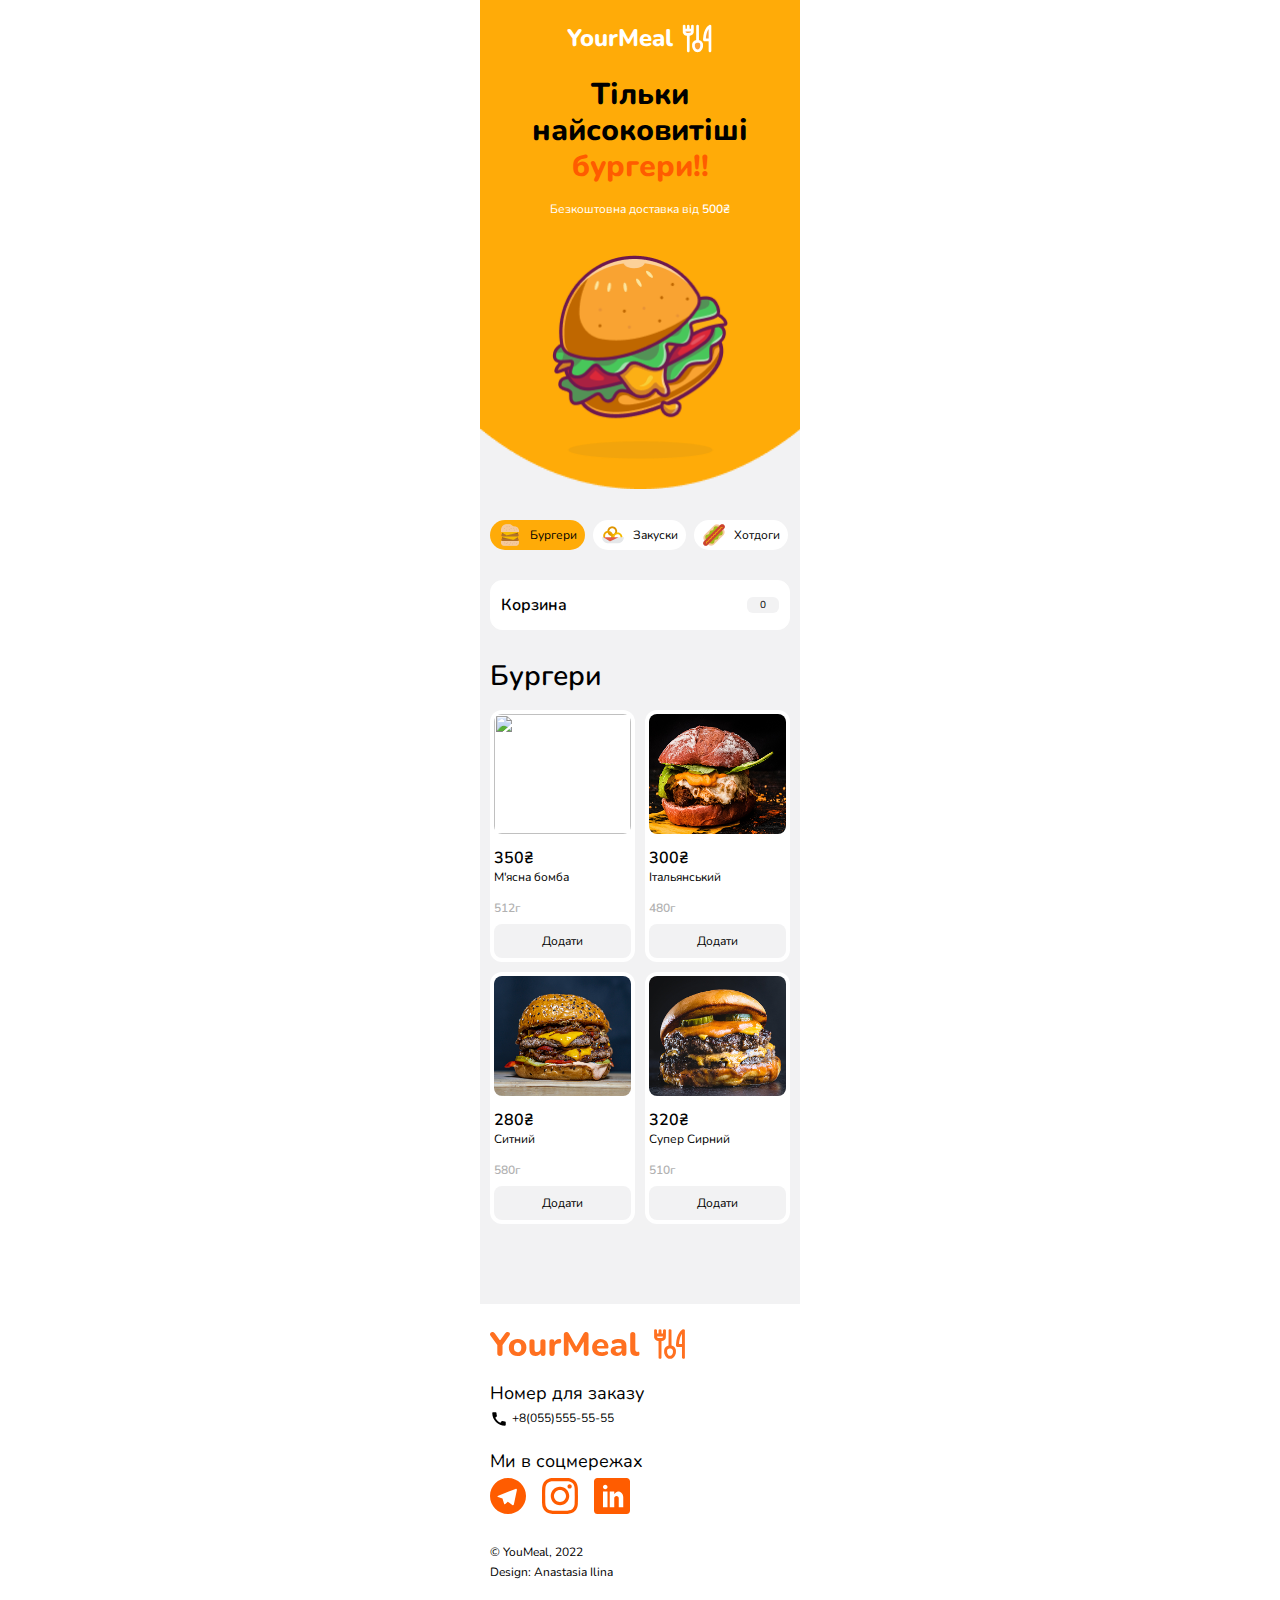
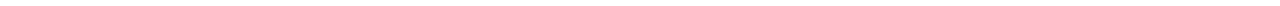
==== commit e0e0aa2e: "up" ====
--- a/index.html
+++ b/index.html
@@ -125,7 +125,7 @@
                 <h2 class="food__title">Бургери</h2>
                 <ul class="food__burger-list">
                     <li class="food__burger-item">
-                        <img class="food__burger-img" src="./images/burger-bomba.png" width="137px" height="120px" alt="">
+                        <img class="food__burger-img" src="./images/burger-bomba.png.png" width="137px" height="120px" alt="">
                         <p class="food__burger-price">350₴</p>
                         <p class="food__burger-name">М'ясна бомба</p>
                         <p class="food__burger-weight">512г</p>
--- a/main.css
+++ b/main.css
@@ -3,6 +3,7 @@
     margin: 0;
     font-family: Nunito;
     letter-spacing: 0%;
+    transition: all 0.3s ease;
 }
 main {
     width: 320px;
@@ -36,7 +37,9 @@
 button {
     padding: 0;
 }
-
+.body-darken {
+    filter: blur(2px);
+}
 
 .hero {
     display: flex;
@@ -553,7 +556,7 @@
 }
 .fieldset__input:checked+label::before {
     border-color: #F2F2F3;
-    background-image: url(/images/Group-9.svg);
+    background-image: url(./images/Group-9.svg);
 }
 .fieldset__label {
     font-family: Nunito;
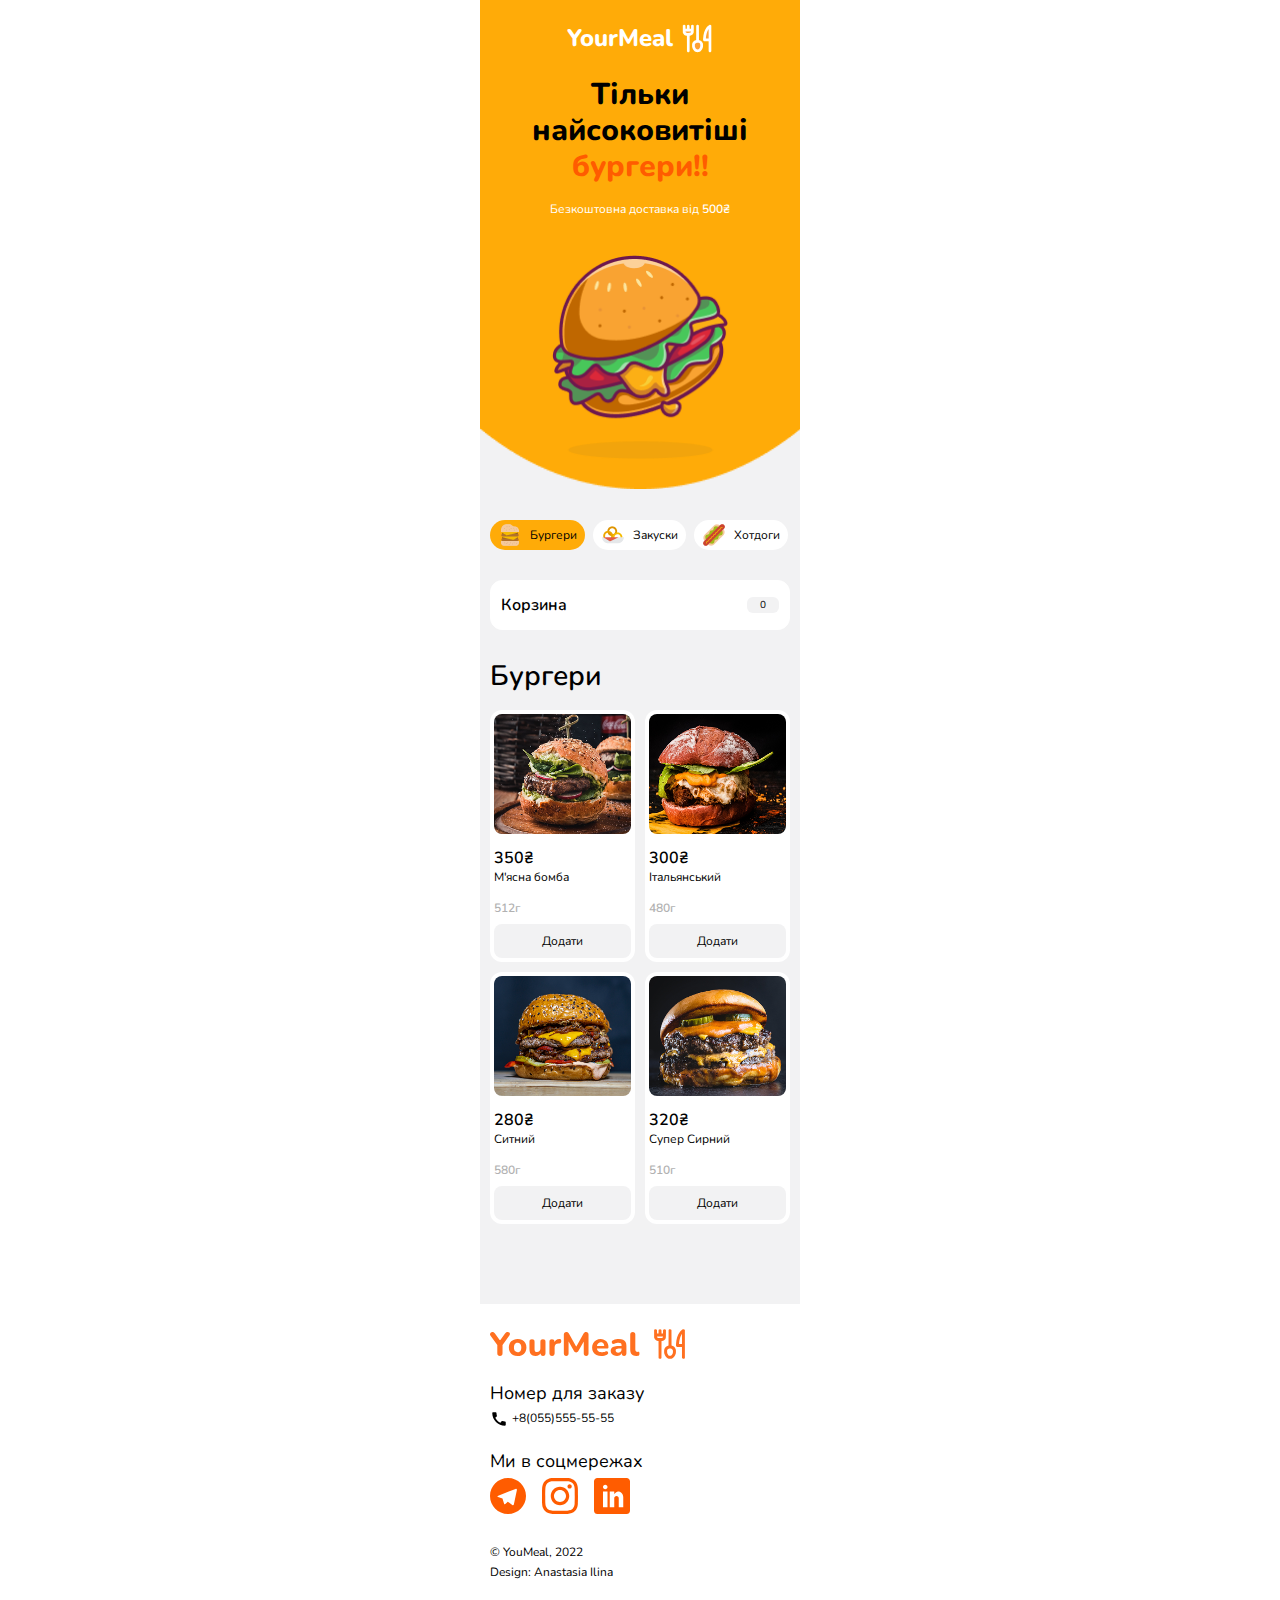
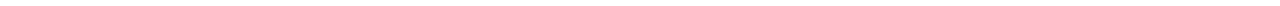
==== commit 857897ef: "Update index.html" ====
--- a/index.html
+++ b/index.html
@@ -125,7 +125,7 @@
                 <h2 class="food__title">Бургери</h2>
                 <ul class="food__burger-list">
                     <li class="food__burger-item">
-                        <img class="food__burger-img" src="./images/burger-bomba.png.png" width="137px" height="120px" alt="">
+                        <img class="food__burger-img" src="./images/burger-bomba.png" width="137px" height="120px" alt="">
                         <p class="food__burger-price">350₴</p>
                         <p class="food__burger-name">М'ясна бомба</p>
                         <p class="food__burger-weight">512г</p>
